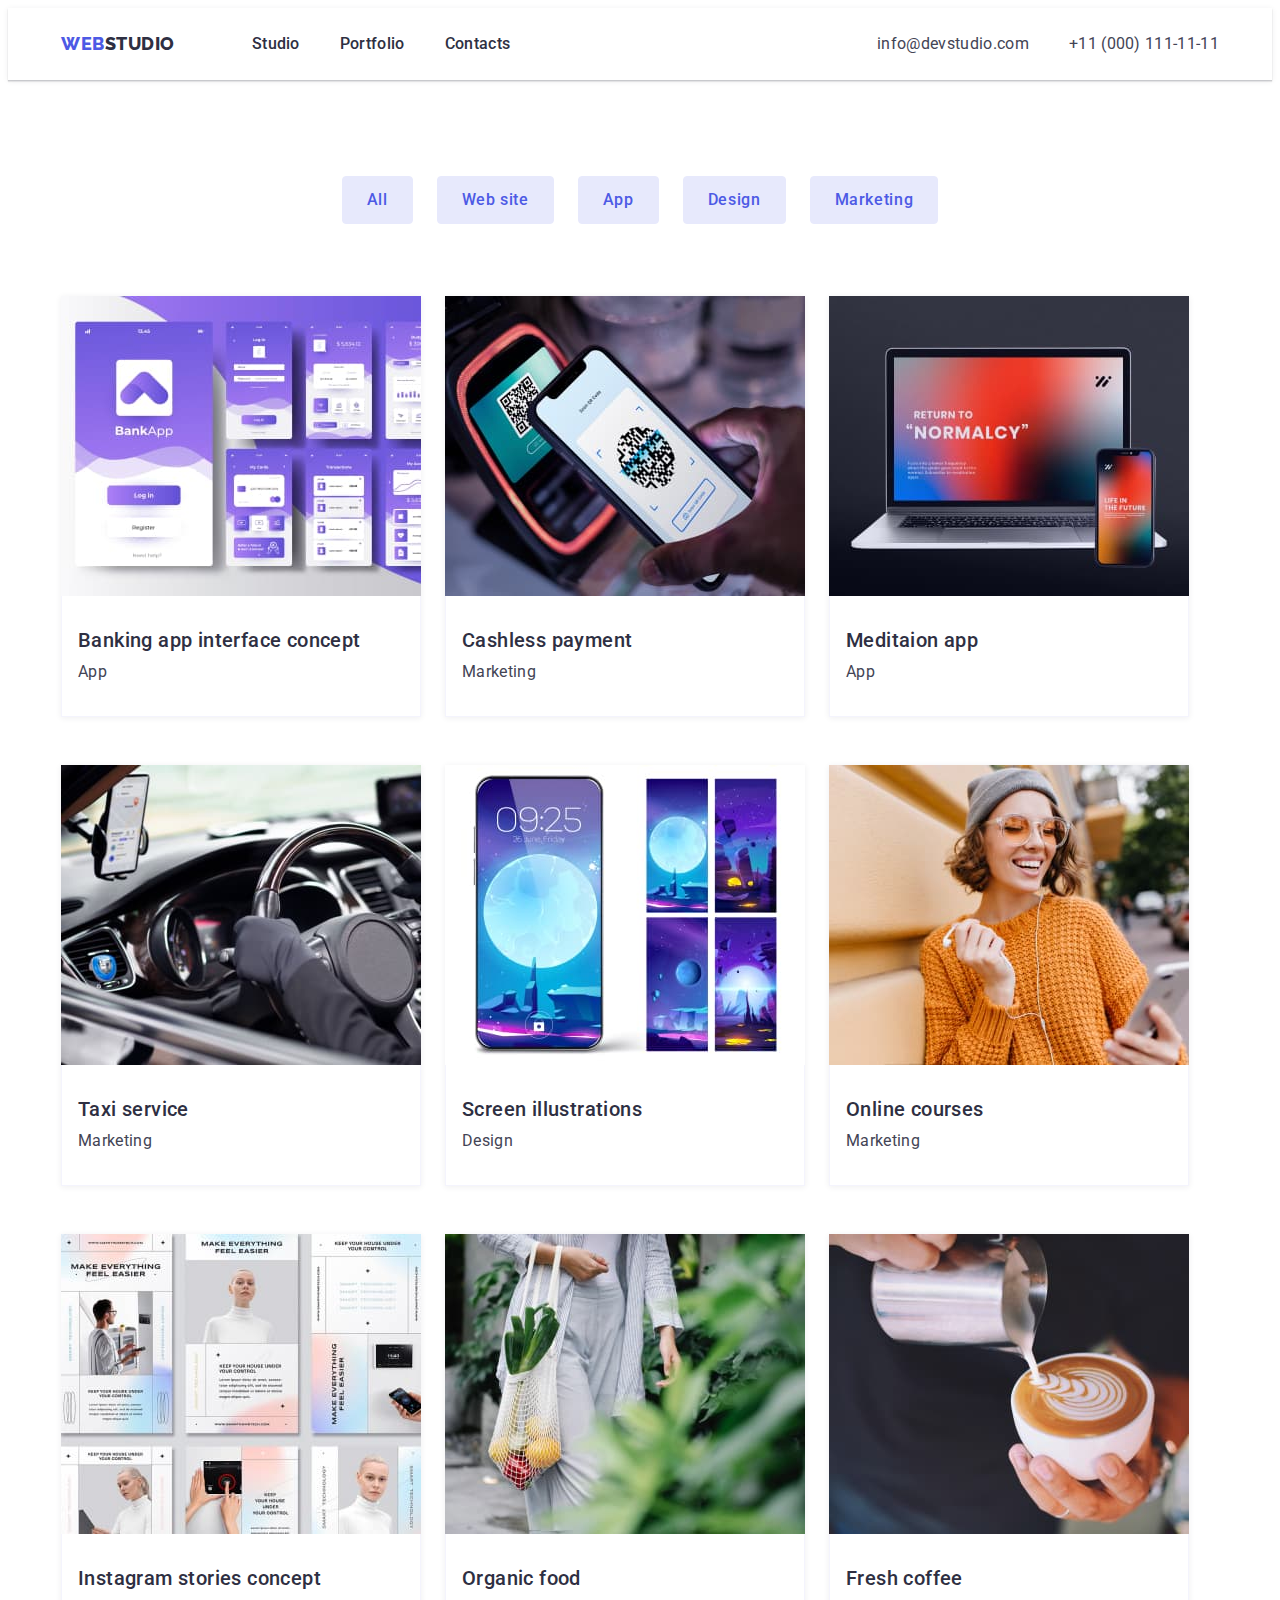
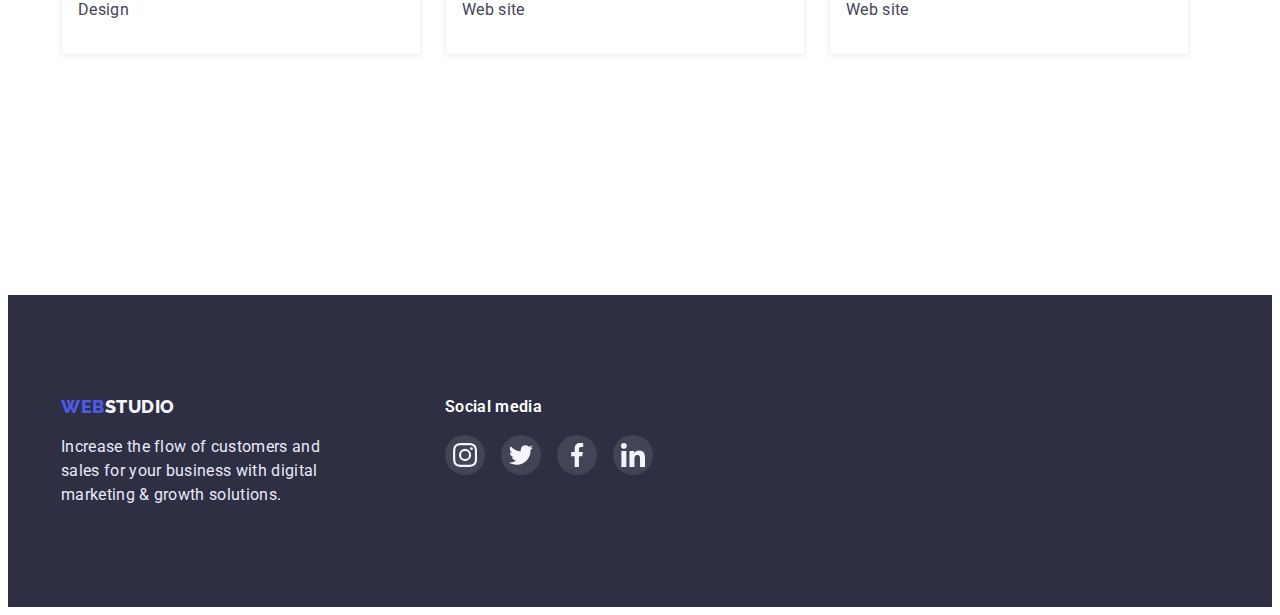
==== portfolio.html @ 7bee1f56 "update css" ====
<!DOCTYPE html>
<html lang="en">
  <head>
    <meta charset="UTF-8" />
    <meta http-equiv="X-UA-Compatible" content="IE=edge" />
    <meta name="viewport" content="width=device-width, initial-scale=1.0" />
    <link rel="preconnect" href="https://fonts.googleapis.com" />
    <link rel="preconnect" href="https://fonts.gstatic.com" crossorigin />
    <link
      href="https://fonts.googleapis.com/css2?family=Montserrat:wght@400;700&family=Raleway:wght@800&family=Roboto:wght@400;500;700;900&display=swap"
      rel="stylesheet"
    />
    <title>WebStudio</title>
    <link
      rel="stylesheet"
      href="https://cdnjs.cloudflare.com/ajax/libs/modern-normalize/1.1.0/modern-normalize.min.css"
      integrity="sha512-wpPYUAdjBVSE4KJnH1VR1HeZfpl1ub8YT/NKx4PuQ5NmX2tKuGu6U/JRp5y+Y8XG2tV+wKQpNHVUX03MfMFn9Q=="
      crossorigin="anonymous"
      referrerpolicy="no-referrer"
    />
    <link rel="stylesheet" href="./css/styles.css" />
  </head>
  <body>
    <header class="header">
      <div class="container header-container">
        <nav class="header-navigation">
          <a href="./index.html" class="navigation-logo"
            >Web<span class="studio">Studio</span></a
          >

          <ul class="navigation-list list">
            <li class="navigation-item">
              <a href="./index.html" class="navigation-link">Studio</a>
            </li>
            <li class="navigation-item">
              <a href="./portfolio.html" class="navigation-link">Portfolio</a>
            </li>
            <li class="navigation-item">
              <a href="" class="navigation-link">Contacts</a>
            </li>
          </ul>
        </nav>

        <ul class="list header-contacts">
          <li>
            <a href="mailto:info@devstudio.com" class="header-link"
              >info@devstudio.com</a
            >
          </li>
          <li class="header-item">
            <a href="tel:+110001111111" class="header-link"
              >+11 (000) 111-11-11</a
            >
          </li>
        </ul>
      </div>
    </header>
    <main>
      <!--Projects-->

      <section class="projects-section">
        <div class="container">
          <h2 class="visually-hidden">Projects</h2>

          <ul class="list projects-buttons">
            <li>
              <button type="button" class="filter-button">All</button>
            </li>
            <li>
              <button type="button" class="filter-button">Web site</button>
            </li>
            <li>
              <button type="button" class="filter-button">App</button>
            </li>
            <li>
              <button type="button" class="filter-button">Design</button>
            </li>
            <li>
              <button type="button" class="filter-button">Marketing</button>
            </li>
          </ul>

          <ul class="list projects-list">
            <li class="projects-item">
              <img
                src="./images/project-card01.jpg"
                alt="An example of bank applicacion"
                width="360"
                height="300"
              />
              <div class="projects-item-text-content">
                <h3 class="projects-title">Banking app interface concept</h3>
                <p class="projects-text">App</p>
              </div>
            </li>
            <li class="projects-item">
              <img
                src="./images/project-card02.jpg"
                alt="Nice violet color"
                width="360"
                height="300"
              />
              <div class="projects-item-text-content">
                <h3 class="projects-title">Cashless payment</h3>
                <p class="projects-text">Marketing</p>
              </div>
            </li>
            <li class="projects-item">
              <img
                src="./images/project-card03.jpg"
                alt="An example of meditaion app on different displays"
                width="360"
                height="300"
              />
              <div class="projects-item-text-content">
                <h3 class="projects-title">Meditaion app</h3>
                <p class="projects-text">App</p>
              </div>
            </li>
            <li class="projects-item">
              <img
                src="./images/project-card04.jpg"
                alt="car interior"
                width="360"
                height="300"
              />
              <div class="projects-item-text-content">
                <h3 class="projects-title">Taxi service</h3>
                <p class="projects-text">Marketing</p>
              </div>
            </li>
            <li class="projects-item">
              <img
                src="./images/project-card05.jpg"
                alt="desctop wallpapers with moon"
                width="360"
                height="300"
              />
              <div class="projects-item-text-content">
                <h3 class="projects-title">Screen illustrations</h3>
                <p class="projects-text">Design</p>
              </div>
            </li>
            <li class="projects-item">
              <img
                src="./images/project-card06.jpg"
                alt="cute girl with phone in sunglasses"
                width="360"
                height="300"
              />
              <div class="projects-item-text-content">
                <h3 class="projects-title">Online courses</h3>
                <p class="projects-text">Marketing</p>
              </div>
            </li>
            <li class="projects-item">
              <img
                src="./images/project-card07.jpg"
                alt="an example of instagram store concept"
                width="360"
                height="300"
              />
              <div class="projects-item-text-content">
                <h3 class="projects-title">Instagram stories concept</h3>
                <p class="projects-text">Design</p>
              </div>
            </li>
            <li class="projects-item">
              <img
                src="./images/project-card08.jpg"
                alt="bag with grosseries"
                width="360"
                height="300"
              />
              <div class="projects-item-text-content">
                <h3 class="projects-title">Organic food</h3>
                <p class="projects-text">Web site</p>
              </div>
            </li>
            <li class="projects-item">
              <img
                src="./images/project-card09.jpg"
                alt="a cup with capuccino"
                width="360"
                height="300"
              />
              <div class="projects-item-text-content">
                <h3 class="projects-title">Fresh coffee</h3>
                <p class="projects-text">Web site</p>
              </div>
            </li>
          </ul>
        </div>
      </section>
    </main>

    <!--Footer-->

    <footer class="footer-background">
      <div class="container">
        <div class="footer-container">
          <div class="footer-content">
            <a href="./index.html" class="footer-logo"
              >Web<span class="studio-footer">Studio</span></a
            >
            <p class="footer-text">
              Increase the flow of customers and sales for your business with
              digital marketing & growth solutions.
            </p>
          </div>
          <div class="footer-social">
            <p class="footer-social-media">Social media</p>
            <ul class="list footer-social-list">
              <li class="footer-social-item">
                <a href="" class="link footer-social-link">
                  <svg class="footer-social-icon" width="24" height="24">
                    <use href="./images/icons.svg#icon-icon-instagram"></use>
                  </svg>
                </a>
              </li>
              <li class="footer-social-item">
                <a href="" class="link footer-social-link">
                  <svg class="footer-social-icon" width="24" height="24">
                    <use href="./images/icons.svg#icon-icon-twitter"></use>
                  </svg>
                </a>
              </li>
              <li class="footer-social-item">
                <a href="" class="link footer-social-link">
                  <svg class="footer-social-icon" width="24" height="24">
                    <use href="./images/icons.svg#icon-icon-facebook"></use>
                  </svg>
                </a>
              </li>
              <li class="footer-social-item">
                <a href="" class="link footer-social-link">
                  <svg class="footer-social-icon" width="24" height="24">
                    <use href="./images/icons.svg#icon-icon-linkedin"></use>
                  </svg>
                </a>
              </li>
            </ul>
          </div>
        </div>
      </div>
    </footer>
  </body>
</html>
---- css/styles.css ----
:root {
    --navy-blue-color: #2E2F42;
    
    --white-color: #FFFFFF;

    --iris-color: #4D5AE5;

    --slate-color: #434455;

    --corni-flower-color: #E7E9FC; 

    --cloud-color: #F4F4FD;

    --active-button-color: #404BBF;
    
    --ocean: #404BBF;

    --green: #31D0AA;
}

p, h1, h2, h3, h4, h5, h6 {
    margin: 0;
}

ul {
    margin: 0;
    padding-left: 0;
}

img {
    display: block;
}

body {
    font-family: 'Roboto', sans-serif;
    background-color: var(--white-color);
}

.list {
    list-style: none;
}

.header {
    box-shadow: 0px 2px 1px rgba(46, 47, 66, 0.08), 0px 1px 1px rgba(46, 47, 66, 0.16), 0px 1px 6px rgba(46, 47, 66, 0.08);
    margin: 0 auto;
}

.header-container {
  display: flex;
  width: 1440px;
  height: 72px; 
}

.header-navigation {
display: flex;
align-items: center;
margin-right: auto;
}

.navigation-logo {
font-family: 'Raleway', sans-serif; 
font-style: normal;
font-weight: 800;
font-size: 18px;
line-height: 1.33;
letter-spacing: 0.03em;
text-transform: uppercase;
color: var(--iris-color);
text-decoration: none;
margin-right: 77px;
}

.studio {
    font-family: 'Raleway', sans-serif;
    color: var(--navy-blue-color);
}

.navigation-list {
    display: flex;
    margin-right: auto;
    gap: 40px;
}

.navigation-link {
    font-style: normal;
    font-weight: 500;
    font-size: 16px;
    line-height: 1.5;
    letter-spacing: 0.02em;
    color: var(--navy-blue-color);
    text-decoration: none;
}

.navigation-link:hover,
.navigation-link:focus {
    color: var(--slate-color);
}

.navigation-link:active {
    color: var(--iris-color);
}

.header-contacts {
    display: flex;
    align-items: center;
    gap: 40px;
}
 
.header-link {
   font-style: normal;
   font-size: 16px;
   line-height: 1.5;
   letter-spacing: 0.02em;
   color: var(--slate-color);
   text-decoration: none;
}

.header-link:hover,
.header-link:focus {
    color: var(--iris-color);
}

.container {
    width: 1158px;
    padding-left: 15px;
    padding-right: 15px;
    margin: 0 auto;
}

/* ------------HERO------------- */
.section-hero {
    margin: 0 auto;
    text-align: center;
    padding-top: 192px;
    padding-bottom: 192px;
}

.bg-overlay{
    background-color: var(--navy-blue-color);
    background-image:linear-gradient(
        rgba(46, 47, 66, 0.7),
        rgba(46, 47, 66, 0.7)
    ), url(../images/hero-bg.jpg);
    background-repeat: no-repeat;
    background-position: center;
    background-size: cover;
    max-width: 1440px;
    margin-left: auto;
    margin-right: auto;
}

.title-hero {
    font-style: normal;
    font-weight: 500;
    font-size: 56px;
    line-height: 1.07;
    text-align: center;
    letter-spacing: 0.02em;
    color: var(--white-color);
    max-width: 492px;
    margin-top: 192px;
    margin: 0 auto;
}

.hero-button {
font-family: inherit;
font-style: normal;
font-weight: 500;
font-size: 16px;
line-height: 1.18;
align-items: center;
letter-spacing: 0.04em;
cursor: pointer; 
background-color: var(--iris-color);
color: var(--white-color);
Width: 170px;
height: 51px;
border: 1px solid var(--iris-color);
border-radius: 4px;
margin-top: 48px;
}

.hero-button:hover,
.hero-button:focus {
background-color: var(--iris-color);
color: var(--white-color);
box-shadow: 0px 4px 4px rgba(0, 0, 0, 0.15);
}

.hero-button:active {
    background-color: var(--active-button-color);
    color: var(--white-color);
    border: 1px solid var(--active-button-color);
    border-radius: 4px;
    }

/* ------------FEATURES------------- */

.features {
    padding-top: 120px;
    padding-bottom: 120px;
}
.visually-hidden {
    position: absolute;
    width: 1px;
    height: 1px;
    margin: -1px;
    border: 0;
    padding: 0;
    white-space: nowrap;
    clip-path: inset(100%);
    clip: rect(0 0 0 0);
    overflow: hidden;
}

.features-item {
   width: 264px;
}

.features-item::before {
    display: block;
    content: "";
    height: 112px;
    border-radius: 4px;
    background-color: var(--cloud-color);
    background-repeat: no-repeat;
    background-position: center;
}

.features-item:nth-child(1)::before {
    background-image: url("../images/antenna.svg");
}

.features-item:nth-child(2)::before {
    background-image: url("../images/clock.svg");
}

.features-item:nth-child(3)::before {
    background-image: url("../images/diagram.svg");
}

.features-item:nth-child(4)::before {
    background-image: url("../images/astronaut.svg");
}

.features-title {
    font-style: normal;
    font-weight: 500;
    font-size: 20px;
    line-height: 1.2;
    letter-spacing: 0.02em;
    color: var(--navy-blue-color);
    margin-bottom: 8px;
    margin-top: 8px;
}

.features-wrap {
    display: flex;
    gap: 24px;
}

.features-text {
font-size: 16px;
line-height: 1.5;
letter-spacing: 0.02em;
color: var(--slate-color);
}

/* ------------WORK------------- */

.work-section {
    margin: 0 auto;
    padding-bottom: 120px;
}

.second-title {
font-style: normal;
font-weight: 500;
font-size: 36px;
line-height: 1.11;
text-align: center;
letter-spacing: 0.02em;
text-transform: capitalize;
color: var(--navy-blue-color);
}

.work-title {
    margin-bottom: 72px;
}

.work-list {
    display: flex;
    gap: 24px;
}

.work-item {
border: 1px solid var(--corni-color);
}

/* ------------TEAM------------- */

.team-section {
    background-color: var(--cloud-color);
    margin: 0 auto;
    padding-top: 120px;
    padding-bottom: 120px;
}

.team-title {
    margin-bottom: 72px;
}

.team-list {
    display: flex;
    gap: 24px;
}
.team-item {
    width: calc((100% - 72px) / 4);
    background-color: var(--white-color);
    border-radius: 0px 0px 4px 4px;
    box-shadow: 0px 1px 6px rgba(46, 47, 66, 0.08), 0px 1px 1px rgba(46, 47, 66, 0.16), 0px 2px 1px rgba(46, 47, 66, 0.08); ;
}

.team-item-title {
    margin-top: 32px;
    text-align: center;
}

.team-text {
font-size: 16px;
line-height: 1.5;
text-align: center;
letter-spacing: 0.02em;
color: var(--slate-color);
margin-top: 8px;
margin-bottom: 12px;
}

.team-soc-list {
    display: flex;
    justify-content: center;
    gap: 24px;
    margin-bottom: 36px;
}

.team-soc-item {
    width: 40px;
    height: 40px;
}


.team-soc-link {
    width: 100%;
    height: 100%;
    background-color: var(--iris-color);
    border-radius: 50%;
    display: flex;
    align-items: center;
    justify-content: center;
} 

.team-soc-link:hover,
.team-soc-link:focus {
    background-color: var(--ocean);
}

.team-soc-icon {
    fill: var(--cloud-color);
}

/* ------------CUSTOMERS------------ */

.section-customers {
    padding-top: 120px;
    padding-bottom: 120px;
}

.customers-list {
  display: flex;
  gap: 24px;
}

.customers-item {
    width: 168px;
    height: 88px;
}

.customers-link {
    width: 100%;
    height: 100%;
    border: 1px solid rgba(142, 143, 153, 1);
    border-radius: 4px;
    display: flex;
    align-items: center;
    justify-content: center;
}

.customers-link:hover,
.customers-link:focus {
    border: 1px solid var(--ocean);
    border-radius: 4px;
}

.customers-link:hover .customers-icon {
    fill: var(--ocean);
}

.customers-link:focus .customers-icon {
    fill: var(--ocean);
}

.customers-icon {
    fill: rgba(142, 143, 153, 1);
}

.customers-icon:hover,
.customers-icon:focus {
  fill: var(--ocean);  
}

/* ------------PROJECTS------------- */

.projects-section {
    margin: 0 auto;
    padding-top: 96px;
    padding-bottom: 120px;
}

.projects-buttons {
    display: flex;
    gap: 24px;
    justify-content: center
}


.filter-button {
    font-family: inherit;
    font-style: normal;
    font-weight: 500;
    font-size: 16px;
    line-height: 1.5;
    align-items: center;
    letter-spacing: 0.04em;
    color: var(--iris-color);
    background-color: var(--corni-flower-color);
    border: 1px solid var(--corni-flower-color);
    border-radius: 4px;
    cursor: pointer;
    height: 48px; 
    padding-right: 24px;
    padding-left: 24px;
}

.filter-button:hover,
.filter-button:focus {
background-color: var(--iris-color);
color: var(--white-color);
border-radius: 4px;
border: 1px solid var(--iris-color);
}

.filter-button:active {
    background-color: var(--active-button-color);
    color: var(--white-color);
    border-radius: 4px;
    border: 1px solid var(--iris-color);
    box-shadow: 0px 3px 1px rgba(0, 0, 0, 0.1), 0px 2px 1px rgba(0, 0, 0, 0.08), 0px 2px 2px rgba(0, 0, 0, 0.12);
    }

    .projects-list {
    display: flex;
    flex-wrap: wrap;
    column-gap: 24px;
    row-gap: 48px;
    margin-top: 72px;
    margin-bottom: 120px;
}

.projects-item {
    box-shadow: 0px 1px 6px rgba(46, 47, 66, 0.08);
}

.projects-item:hover {
    box-shadow: 0px 1px 6px rgba(46, 47, 66, 0.08), 0px 1px 1px rgba(46, 47, 66, 0.16), 0px 2px 1px rgba(46, 47, 66, 0.08);
}

.projects-item-text-content {
    padding: 32px 16px 32px 16px;
    border: 0.5px solid var(--cloud-color);
    border-top: none;
}

.projects-title {
    font-style: normal;
    font-weight: 500;
    font-size: 20px;
    line-height: 1.2;
    letter-spacing: 0.02em;
    color: var(--navy-blue-color);
}

.projects-text {
font-size: 16px;
line-height: 1.5;
letter-spacing: 0.02em;
color: var(--slate-color);
margin-top: 8px;
}

/* ------------FOOTER------------- */

.footer-background {
    background-color: var(--navy-blue-color);
    padding-top: 100px;
    padding-bottom: 100px;
}

.footer-container {
    display: flex;
}
 
.footer-text {
font-size: 16px;
line-height: 1.5;
letter-spacing: 0.02em;
color: var(--corni-flower-color);
width: 264px;
margin-top: 16px;
 }
 
 .footer-logo {
font-family: 'Raleway', sans-serif; 
font-style: normal;
font-weight: 800;
font-size: 18px;
line-height: 1.33;
letter-spacing: 0.03em;
text-transform: uppercase;
color: var(--iris-color);
text-decoration: none;
}

 .studio-footer {
    font-family: 'Raleway', sans-serif;
    color: var(--cloud-color);
 }

 .footer-content {
    display: block;
}

.footer-social {
margin-left: 120px;
}

.footer-social-media {
    font-family: 'Roboto';
font-style: normal;
font-weight: 600;
font-size: 16px;
line-height: 1.5;
letter-spacing: 0.02em;
color: var(--white-color);
}


.footer-social-list {
    display: flex;
    gap: 16px;
    justify-content: center;
    margin-top: 16px;
}

.footer-social-item {
    width: 40px;
    height: 40px;
}

.footer-social-link {
    width: 100%;
    height: 100%;
    border-radius: 50%;
    background: rgba(255, 255, 255, 0.1);
    display: flex;
    align-items: center;
    justify-content: center;
}

.footer-social-icon {
    fill: var(--cloud-color);
}

.footer-social-link:hover,
.footer-social-link:focus {
 background: var(--green);   
}
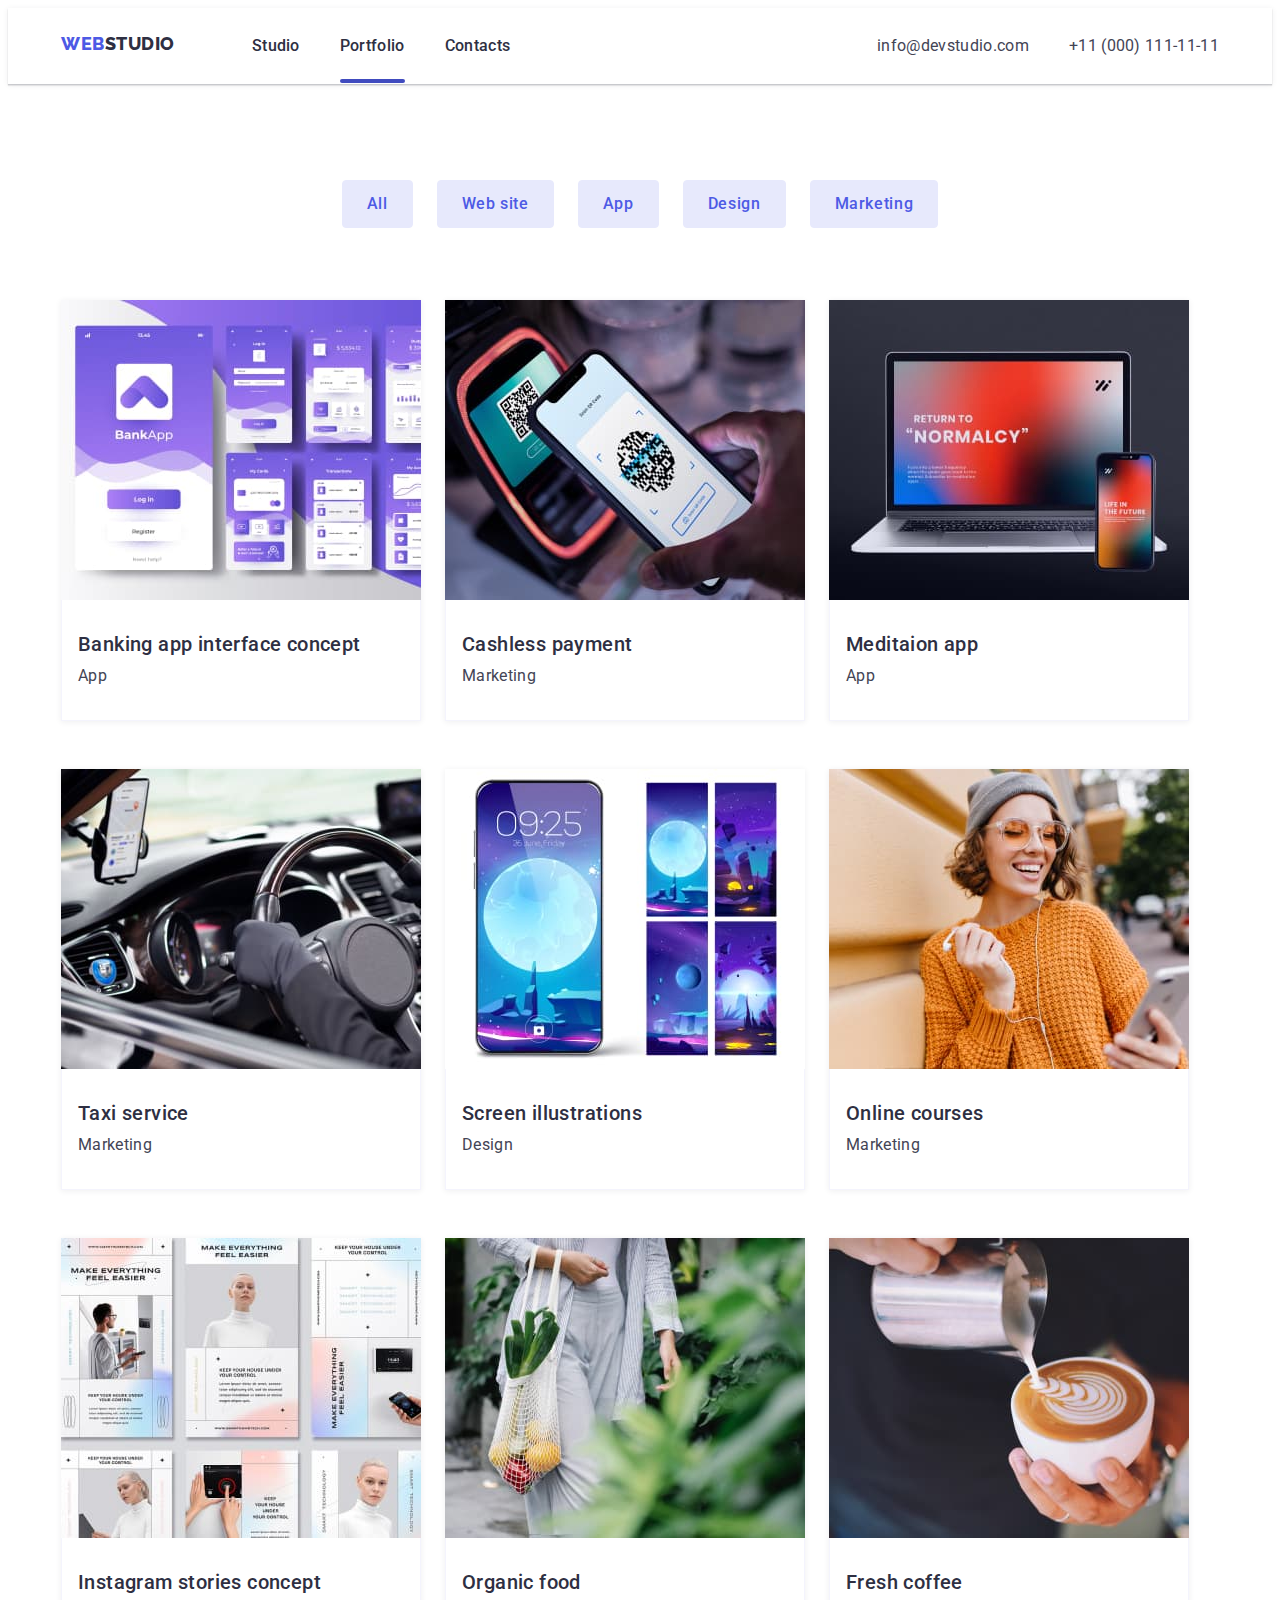
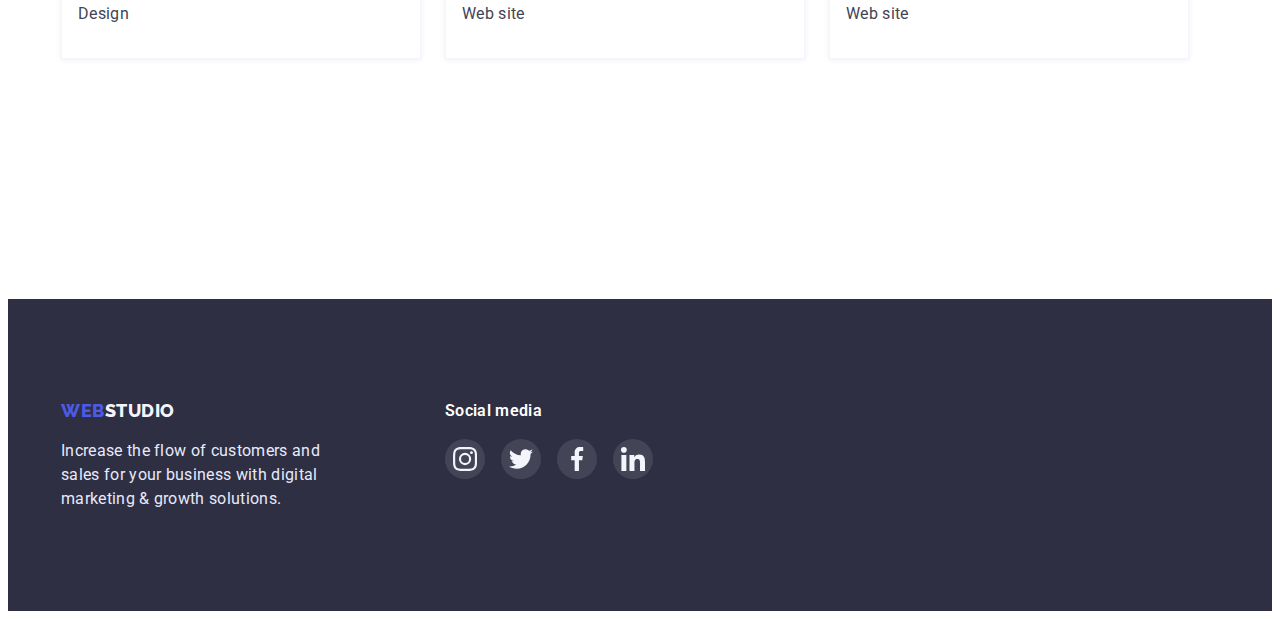
==== commit f19af2de: "update css" ====
--- a/portfolio.html
+++ b/portfolio.html
@@ -18,6 +18,7 @@
       crossorigin="anonymous"
       referrerpolicy="no-referrer"
     />
+    <link href="https://unpkg.com/aos@2.3.1/dist/aos.css" rel="stylesheet" />
     <link rel="stylesheet" href="./css/styles.css" />
   </head>
   <body>
@@ -33,7 +34,9 @@
               <a href="./index.html" class="navigation-link">Studio</a>
             </li>
             <li class="navigation-item">
-              <a href="./portfolio.html" class="navigation-link">Portfolio</a>
+              <a href="./portfolio.html" class="navigation-link current"
+                >Portfolio</a
+              >
             </li>
             <li class="navigation-item">
               <a href="" class="navigation-link">Contacts</a>
@@ -244,5 +247,9 @@
         </div>
       </div>
     </footer>
+    <script src="https://unpkg.com/aos@2.3.1/dist/aos.js"></script>
+    <script>
+      AOS.init();
+    </script>
   </body>
 </html>
--- a/css/styles.css
+++ b/css/styles.css
@@ -16,6 +16,8 @@
     --ocean: #404BBF;
 
     --green: #31D0AA;
+
+    --timing-function: cubic-bezier(0.4, 0, 0.2, 1); 
 }
 
 p, h1, h2, h3, h4, h5, h6 {
@@ -47,8 +49,6 @@
 
 .header-container {
   display: flex;
-  width: 1440px;
-  height: 72px; 
 }
 
 .header-navigation {
@@ -68,6 +68,8 @@
 color: var(--iris-color);
 text-decoration: none;
 margin-right: 77px;
+padding-top: 24px;
+padding-bottom: 28px;
 }
 
 .studio {
@@ -82,28 +84,49 @@
 }
 
 .navigation-link {
-    font-style: normal;
     font-weight: 500;
     font-size: 16px;
     line-height: 1.5;
     letter-spacing: 0.02em;
     color: var(--navy-blue-color);
     text-decoration: none;
+    padding-top: 24px;
+   padding-bottom: 28px;
+   position: relative;
+   transition: color 250ms var(--timing-function); 
+}
+
+.navigation-link.current::after {
+    content: "";
+    width: 100%;
+    height: 4px;
+    border-radius: 2px;
+    background-color: var(--ocean);
+    position: absolute;
+    left: 0px;
+    bottom: 0px;
 }
 
 .navigation-link:hover,
-.navigation-link:focus {
-    color: var(--slate-color);
-}
-
+.navigation-link:focus,
+.navigation-link:active::after {
+    opacity: 1;
+}
+
+.navigation-link:hover,
+.navigation-link:focus,
 .navigation-link:active {
-    color: var(--iris-color);
+    color: var(--ocean);
 }
 
 .header-contacts {
     display: flex;
     align-items: center;
     gap: 40px;
+}
+
+.contacts-item {
+    
 }
  
 .header-link {
@@ -113,6 +136,9 @@
    letter-spacing: 0.02em;
    color: var(--slate-color);
    text-decoration: none;
+   padding-top: 24px;
+   padding-bottom: 28px;
+   transition: color 250ms var(--timing-function); 
 }
 
 .header-link:hover,
@@ -150,7 +176,6 @@
 }
 
 .title-hero {
-    font-style: normal;
     font-weight: 500;
     font-size: 56px;
     line-height: 1.07;
@@ -178,6 +203,9 @@
 border: 1px solid var(--iris-color);
 border-radius: 4px;
 margin-top: 48px;
+transition: color 250ms var(--timing-function),
+    background-color 250ms var(--timing-function),
+    box-shadow 250ms var(--timing-function); 
 }
 
 .hero-button:hover,
@@ -357,6 +385,7 @@
     display: flex;
     align-items: center;
     justify-content: center;
+    transition: background-color 250ms var(--timing-function); 
 } 
 
 .team-soc-link:hover,
@@ -393,6 +422,8 @@
     display: flex;
     align-items: center;
     justify-content: center;
+    transition: fill 250ms var(--timing-function); 
+
 }
 
 .customers-link:hover,
@@ -411,6 +442,7 @@
 
 .customers-icon {
     fill: rgba(142, 143, 153, 1);
+    transition: fill 250ms var(--timing-function); 
 }
 
 .customers-icon:hover,
@@ -435,7 +467,6 @@
 
 .filter-button {
     font-family: inherit;
-    font-style: normal;
     font-weight: 500;
     font-size: 16px;
     line-height: 1.5;
@@ -449,6 +480,9 @@
     height: 48px; 
     padding-right: 24px;
     padding-left: 24px;
+    transition: color 250ms var(--timing-function),
+    background-color 250ms var(--timing-function),
+    box-shadow 250ms var(--timing-function); 
 }
 
 .filter-button:hover,
@@ -584,6 +618,7 @@
     display: flex;
     align-items: center;
     justify-content: center;
+    transition: background-color 250ms var(--timing-function); 
 }
 
 .footer-social-icon {
@@ -592,8 +627,8 @@
 
 .footer-social-link:hover,
 .footer-social-link:focus {
- background: var(--green);   
-}
-
-
-
+ background-color: var(--green);   
+}
+
+
+
